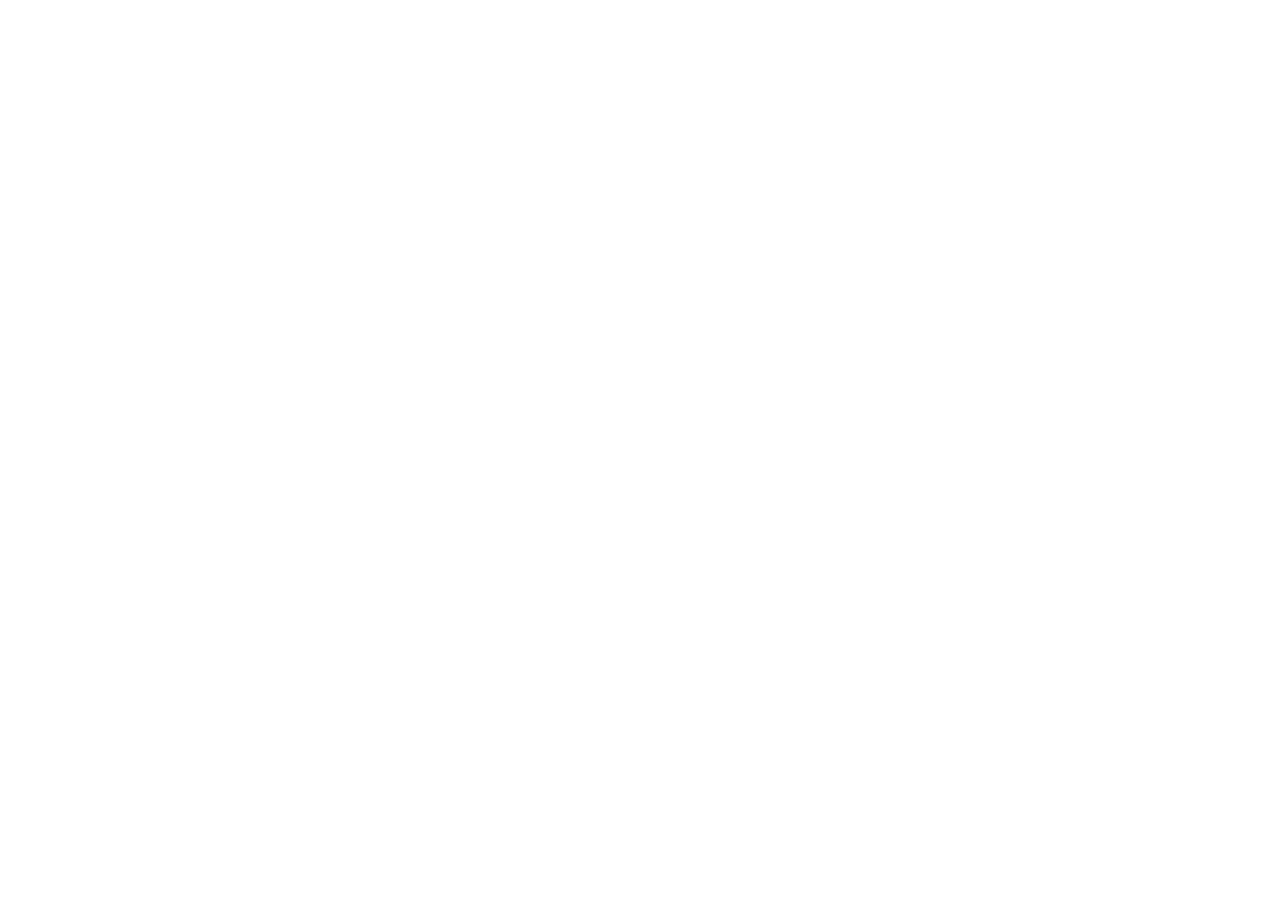
==== index.html @ 662e9758 "Initial commit" ====
<!DOCTYPE html>
<html lang="en">

<head>
	<meta charset="UTF-8" />
	<meta name="viewport" content="width=device-width, initial-scale=1.0" />
	<title>Document</title>
	<link rel="stylesheet" href="./assets/css/style.css" />
	<script src="./assets/js/app.js" defer></script>
</head>

<body></body>

</html>
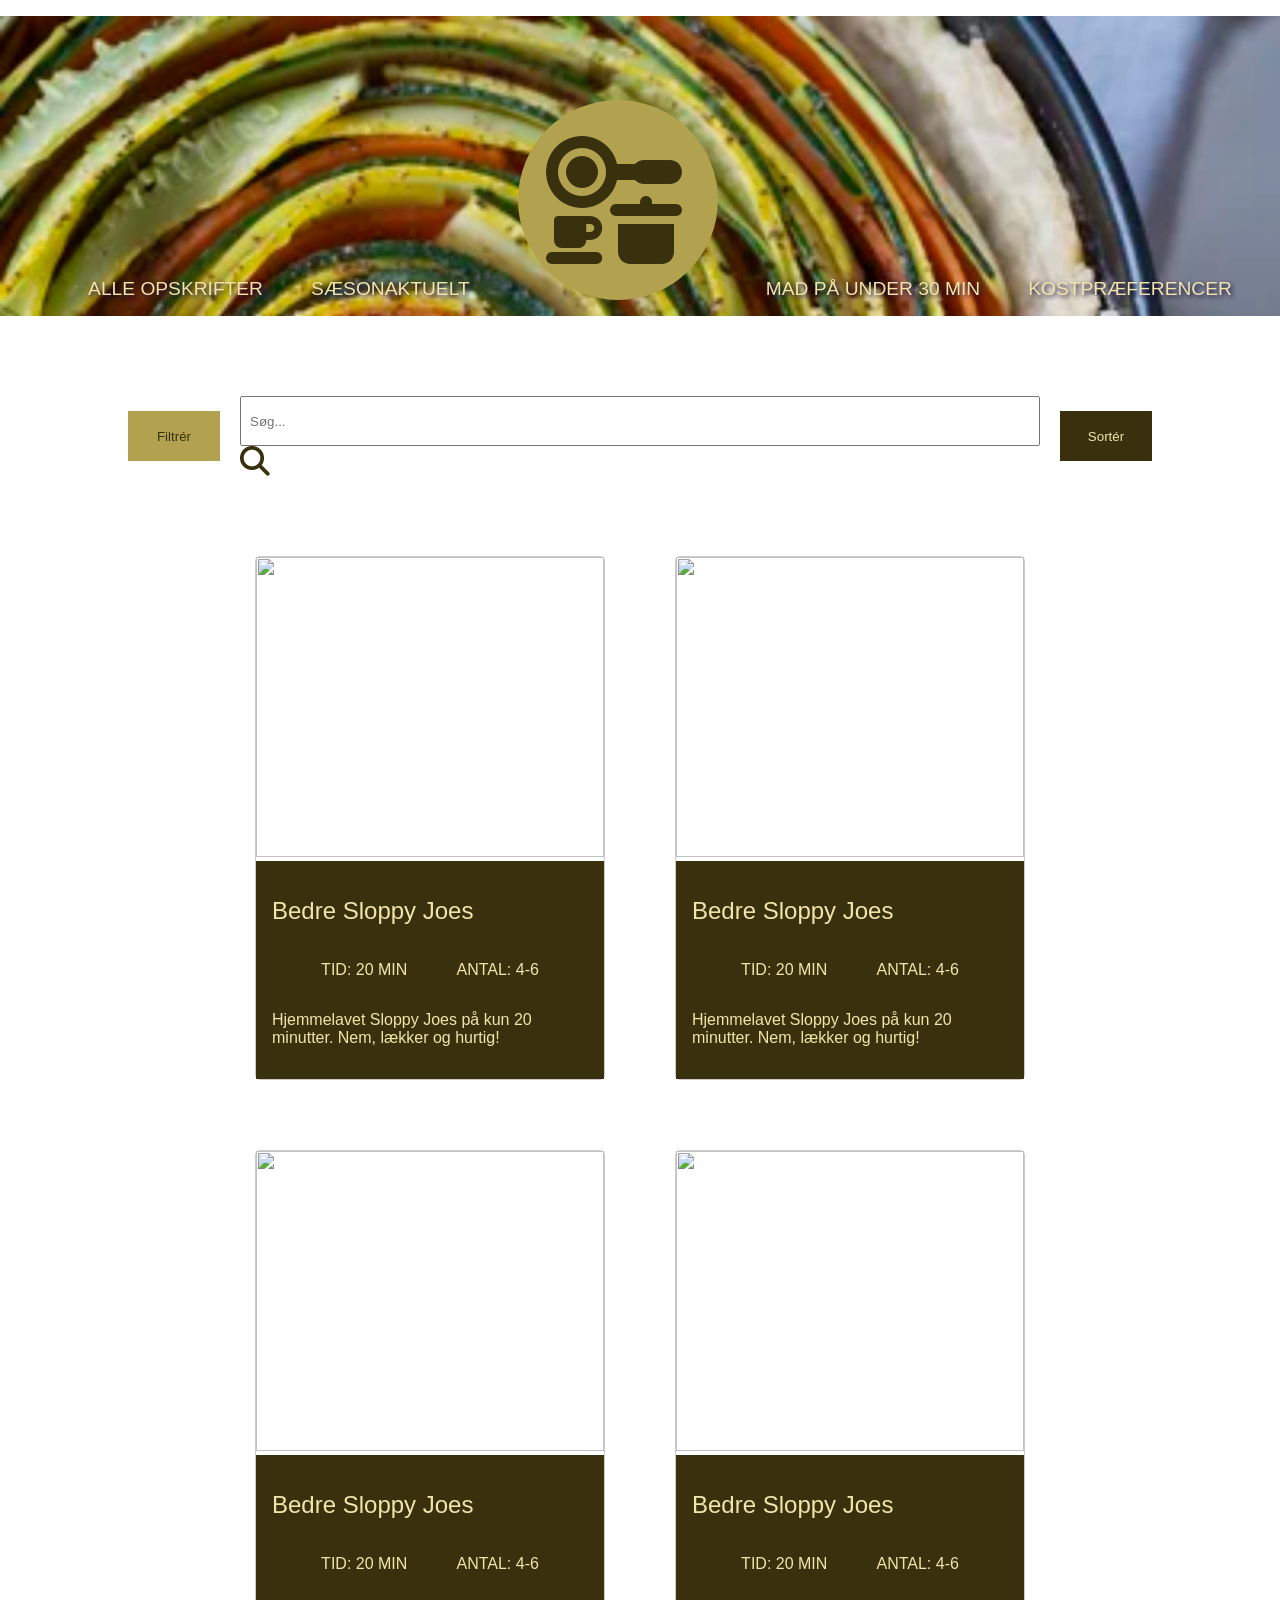
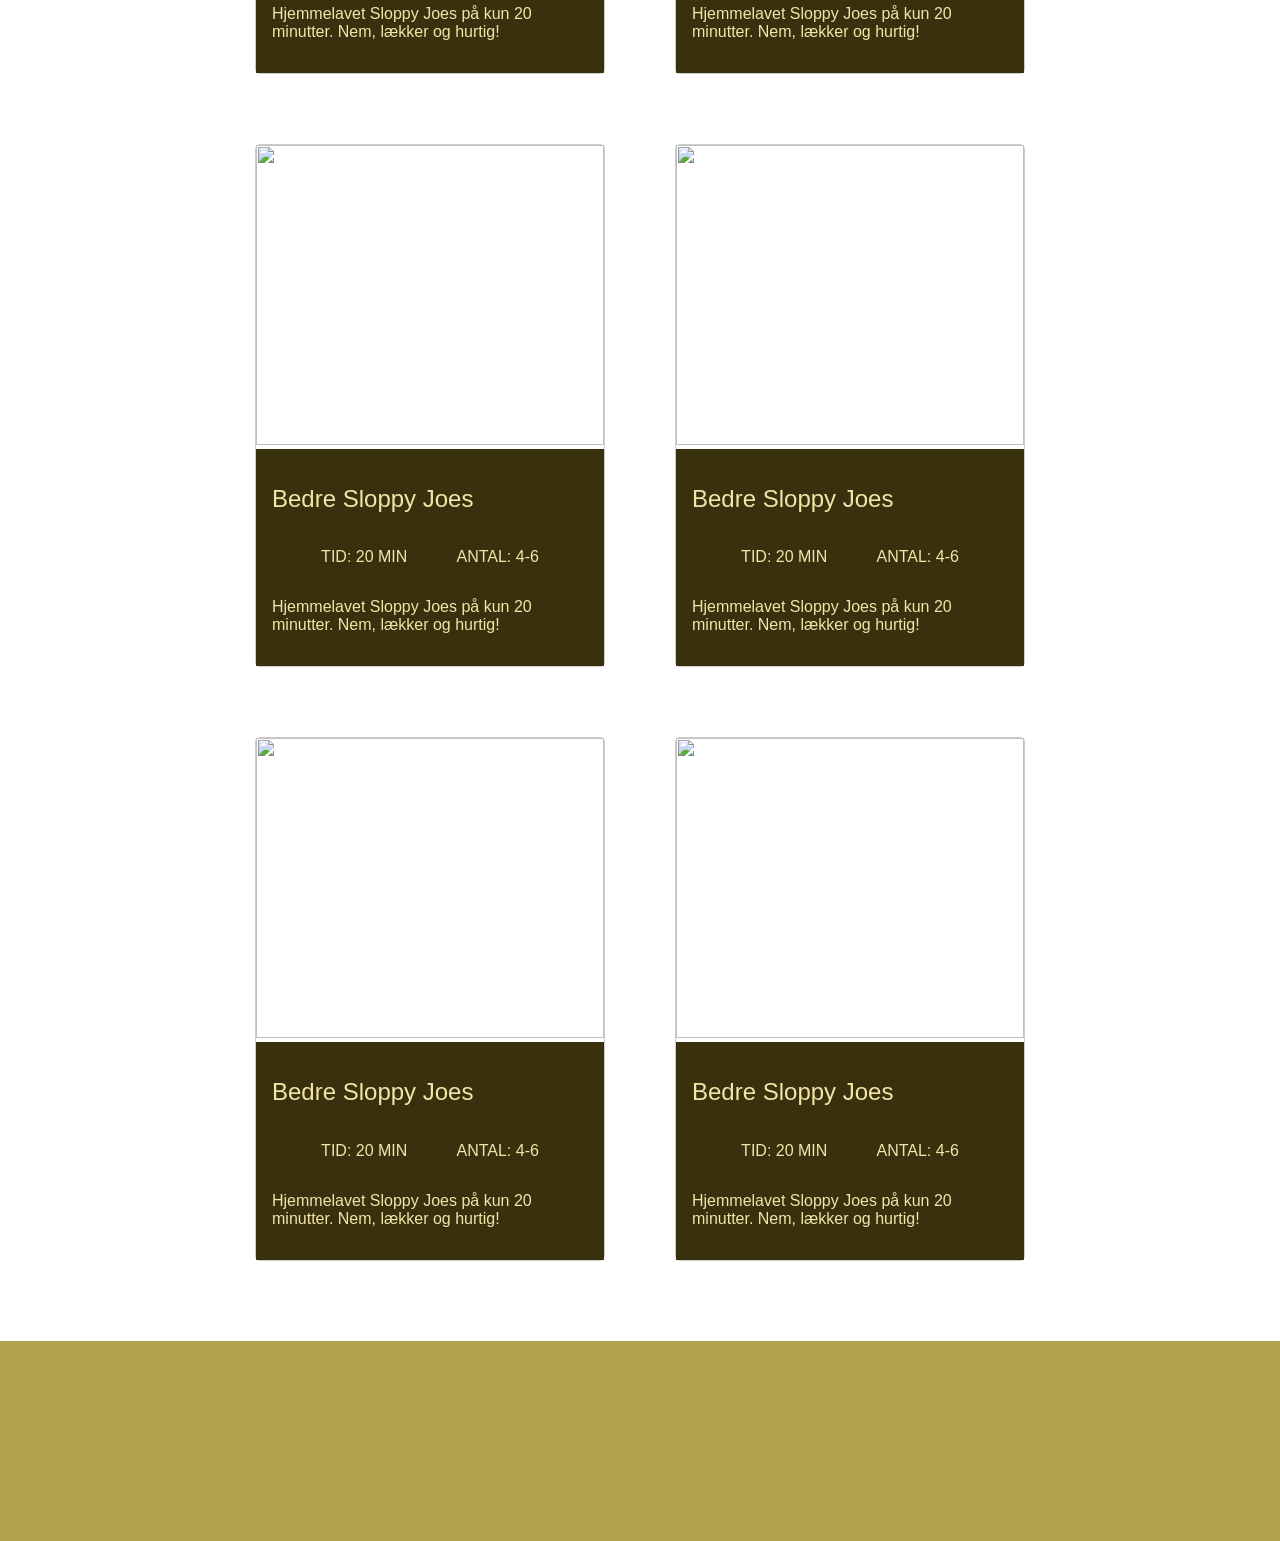
==== commit 4a04d6f0: "gem" ====
--- a/index.html
+++ b/index.html
@@ -1,14 +1,130 @@
 <!DOCTYPE html>
-<html lang="en">
+<html lang="da">
 
 <head>
 	<meta charset="UTF-8" />
 	<meta name="viewport" content="width=device-width, initial-scale=1.0" />
-	<title>Document</title>
+	<title>Opskrifter</title>
 	<link rel="stylesheet" href="./assets/css/style.css" />
 	<script src="./assets/js/app.js" defer></script>
+	<link rel="stylesheet" href="https://cdnjs.cloudflare.com/ajax/libs/font-awesome/6.5.0/css/all.min.css">
+
 </head>
 
-<body></body>
+<body>
+	<header>
+		<ul>
+			<li><a href="">ALLE OPSKRIFTER</a></li>
+			<li><a href="">SÆSONAKTUELT</a></li>
+			<li>
+				<div><i class="fa-solid fa-kitchen-set"></i></div>
+			</li>
+			<li><a href="">MAD PÅ UNDER 30 MIN</a></li>
+			<li><a href="">KOSTPRÆFERENCER</a></li>
+		</ul>
+
+	</header>
+	<section class="search">
+		<button class="filtrer">Filtrér</button>
+		<div class="searchbar">
+			<input type="text" placeholder="Søg...">
+			<i class="fa-solid fa-magnifying-glass"></i>
+		</div>
+		<button class="sorter">Sortér</button>
+	</section>
+	<section class="cards">
+		<article class="card">
+			<img src="" alt="">
+			<div class="text">
+				<h2>Bedre Sloppy Joes</h2>
+				<div class="info">
+					<p>TID: 20 MIN</p>
+					<p>ANTAL: 4-6</p>
+				</div>
+				<p>Hjemmelavet Sloppy Joes på kun 20 minutter. Nem, lækker og hurtig!</p>
+			</div>
+		</article>
+		<article class="card">
+			<img src="" alt="">
+			<div class="text">
+				<h2>Bedre Sloppy Joes</h2>
+				<div class="info">
+					<p>TID: 20 MIN</p>
+					<p>ANTAL: 4-6</p>
+				</div>
+				<p>Hjemmelavet Sloppy Joes på kun 20 minutter. Nem, lækker og hurtig!</p>
+			</div>
+		</article>
+		<article class="card">
+			<img src="" alt="">
+			<div class="text">
+				<h2>Bedre Sloppy Joes</h2>
+				<div class="info">
+					<p>TID: 20 MIN</p>
+					<p>ANTAL: 4-6</p>
+				</div>
+				<p>Hjemmelavet Sloppy Joes på kun 20 minutter. Nem, lækker og hurtig!</p>
+			</div>
+		</article>
+		<article class="card">
+			<img src="" alt="">
+			<div class="text">
+				<h2>Bedre Sloppy Joes</h2>
+				<div class="info">
+					<p>TID: 20 MIN</p>
+					<p>ANTAL: 4-6</p>
+				</div>
+				<p>Hjemmelavet Sloppy Joes på kun 20 minutter. Nem, lækker og hurtig!</p>
+			</div>
+		</article>
+		<article class="card">
+			<img src="" alt="">
+			<div class="text">
+				<h2>Bedre Sloppy Joes</h2>
+				<div class="info">
+					<p>TID: 20 MIN</p>
+					<p>ANTAL: 4-6</p>
+				</div>
+				<p>Hjemmelavet Sloppy Joes på kun 20 minutter. Nem, lækker og hurtig!</p>
+			</div>
+		</article>
+		<article class="card">
+			<img src="" alt="">
+			<div class="text">
+				<h2>Bedre Sloppy Joes</h2>
+				<div class="info">
+					<p>TID: 20 MIN</p>
+					<p>ANTAL: 4-6</p>
+				</div>
+				<p>Hjemmelavet Sloppy Joes på kun 20 minutter. Nem, lækker og hurtig!</p>
+			</div>
+		</article>
+		<article class="card">
+			<img src="" alt="">
+			<div class="text">
+				<h2>Bedre Sloppy Joes</h2>
+				<div class="info">
+					<p>TID: 20 MIN</p>
+					<p>ANTAL: 4-6</p>
+				</div>
+				<p>Hjemmelavet Sloppy Joes på kun 20 minutter. Nem, lækker og hurtig!</p>
+			</div>
+		</article>
+		<article class="card">
+			<img src="" alt="">
+			<div class="text">
+				<h2>Bedre Sloppy Joes</h2>
+				<div class="info">
+					<p>TID: 20 MIN</p>
+					<p>ANTAL: 4-6</p>
+				</div>
+				<p>Hjemmelavet Sloppy Joes på kun 20 minutter. Nem, lækker og hurtig!</p>
+			</div>
+		</article>
+	</section>
+	<footer>
+
+	</footer>
+</body>
 
 </html>
--- a/assets/css/style.css
+++ b/assets/css/style.css
@@ -0,0 +1,152 @@
+* {
+    box-sizing: border-box;
+    font-family: 'Arial', sans-serif;
+
+
+    /* VARIABLER */
+    /* farver */
+    --beige: #B2A250;
+    --light: #F1E5AA;
+    --lightPurple: #9E80C6;
+    --darkBlue: #211240;
+    --darkGreen: #39310D;
+
+}
+
+body {
+    margin: 0;
+}
+
+/* header */
+header {
+    background-image: url(../img/spiral-vegetable-tart.webp);
+    background-size: cover;
+
+    height: 300px;
+
+    ul {
+        display: flex;
+        justify-content: space-evenly;
+        align-items: center;
+        height: 100%;
+        list-style: none;
+        align-items: flex-end;
+
+
+        li {
+            font-size: 1.2rem;
+            font-weight: lighter;
+            margin-bottom: 1rem;
+
+            a {
+                text-decoration: none;
+                color: var(--light);
+                text-shadow: 2px 2px 4px var(--darkBlue);
+            }
+
+            div {
+                background-color: var(--beige);
+                width: 200px;
+                height: 200px;
+                border-radius: 100%;
+                display: flex;
+                justify-content: center;
+                align-items: center;
+
+
+                i {
+                    font-size: 8rem;
+                    color: var(--darkGreen);
+                }
+
+            }
+        }
+
+
+    }
+}
+
+.search {
+    display: flex;
+    justify-content: space-between;
+    align-items: center;
+    gap: 20px;
+    padding: 5rem 8rem 5rem 8rem;
+
+    button {
+        width: 150px;
+        height: 50px;
+    }
+
+    .filtrer {
+        background-color: var(--beige);
+        color: var(--darkGreen);
+        border: none;
+    }
+
+    .sorter {
+        background-color: var(--darkGreen);
+        color: var(--light);
+        border: none;
+    }
+
+    .searchbar {
+        input {
+            padding: 0.5rem;
+            width: 800px;
+            height: 50px;
+            color: var(--darkGreen);
+        }
+
+        i {
+            color: var(--darkGreen);
+            font-size: 30px;
+        }
+    }
+
+}
+
+
+/* cards */
+.cards {
+    display: flex;
+    flex-wrap: wrap;
+    gap: 70px;
+    padding: 0 10rem 0 10rem;
+    justify-content: center;
+}
+
+.card {
+    width: 350px;
+    border: 1px solid #ccc;
+    border-radius: 5px;
+
+    .text {
+        padding: 1rem;
+        background-color: var(--darkGreen);
+        color: var(--light);
+
+        h2,
+        p {
+            font-weight: lighter;
+        }
+
+
+        .info {
+            display: flex;
+            justify-content: space-evenly;
+        }
+    }
+
+
+    img {
+        width: 100%;
+        height: 300px;
+    }
+}
+
+footer {
+    background-color: var(--beige);
+    height: 200px;
+    margin-top: 5rem;
+}
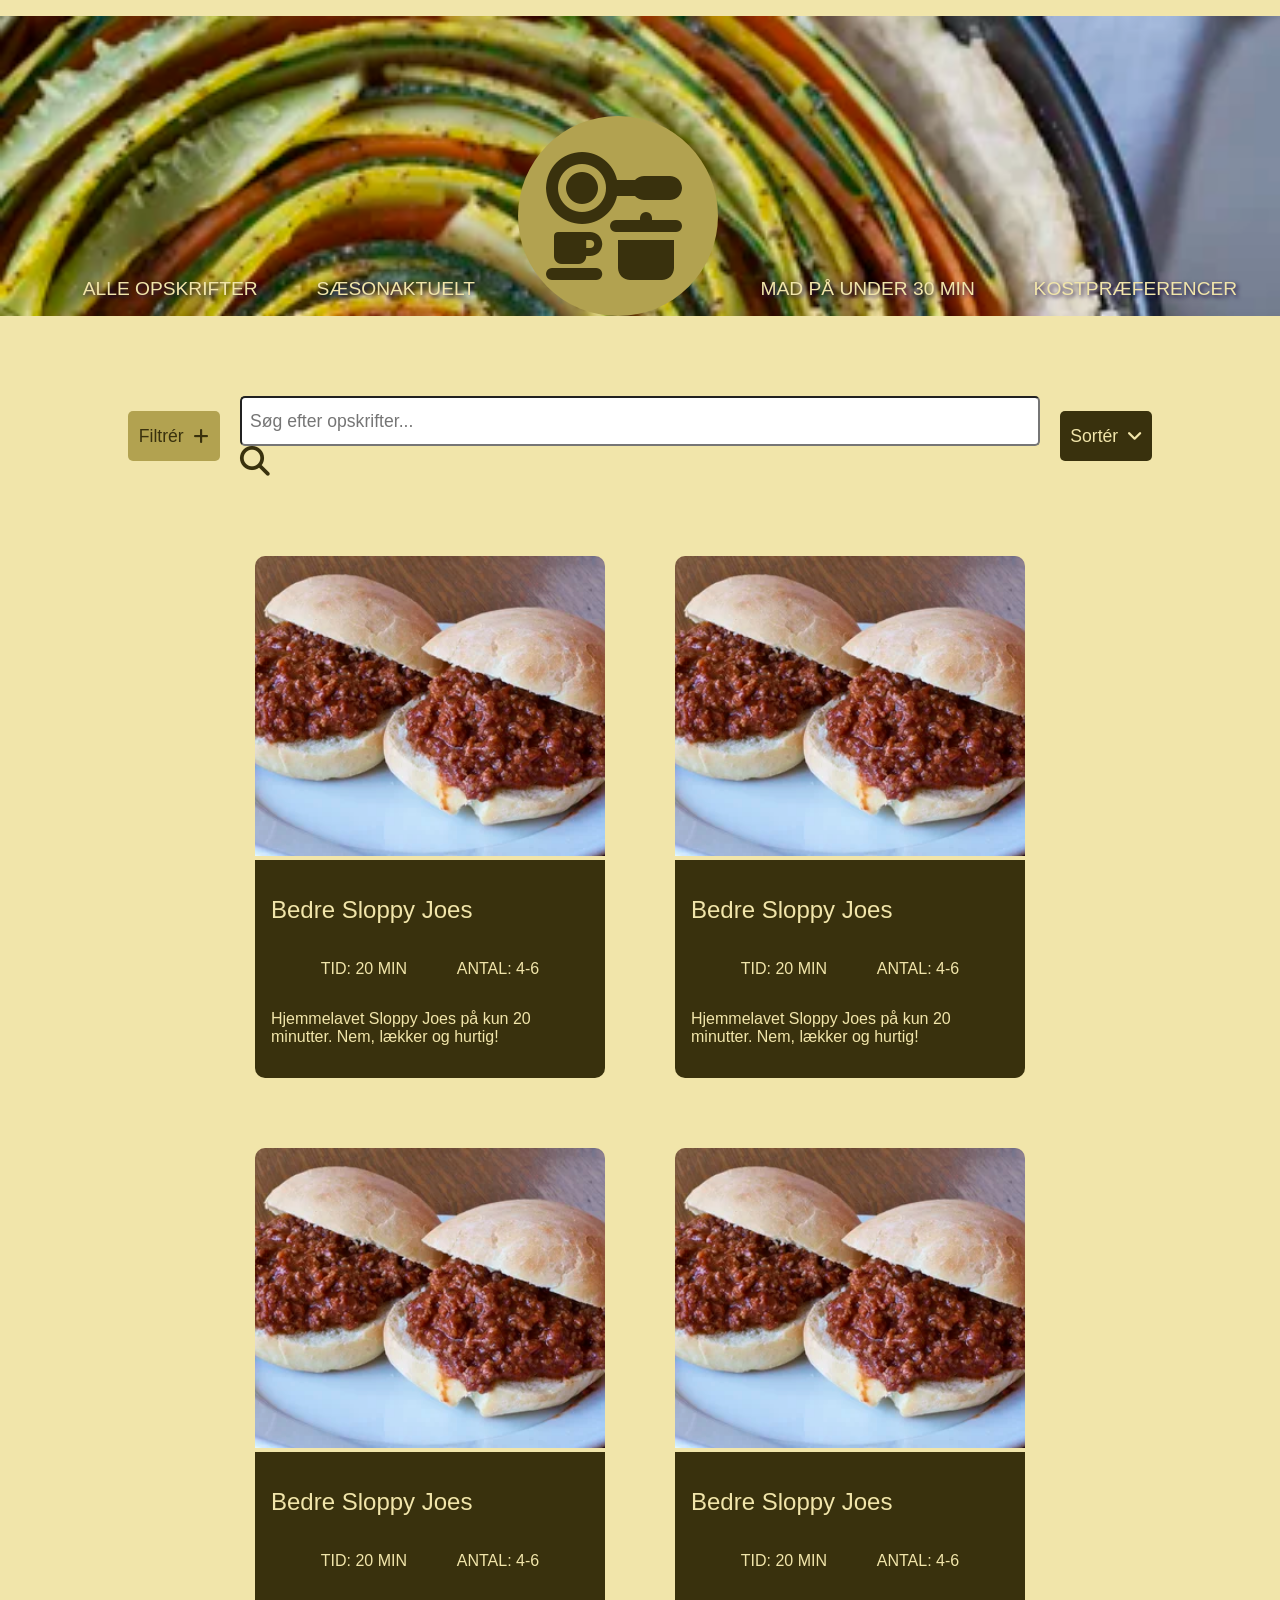
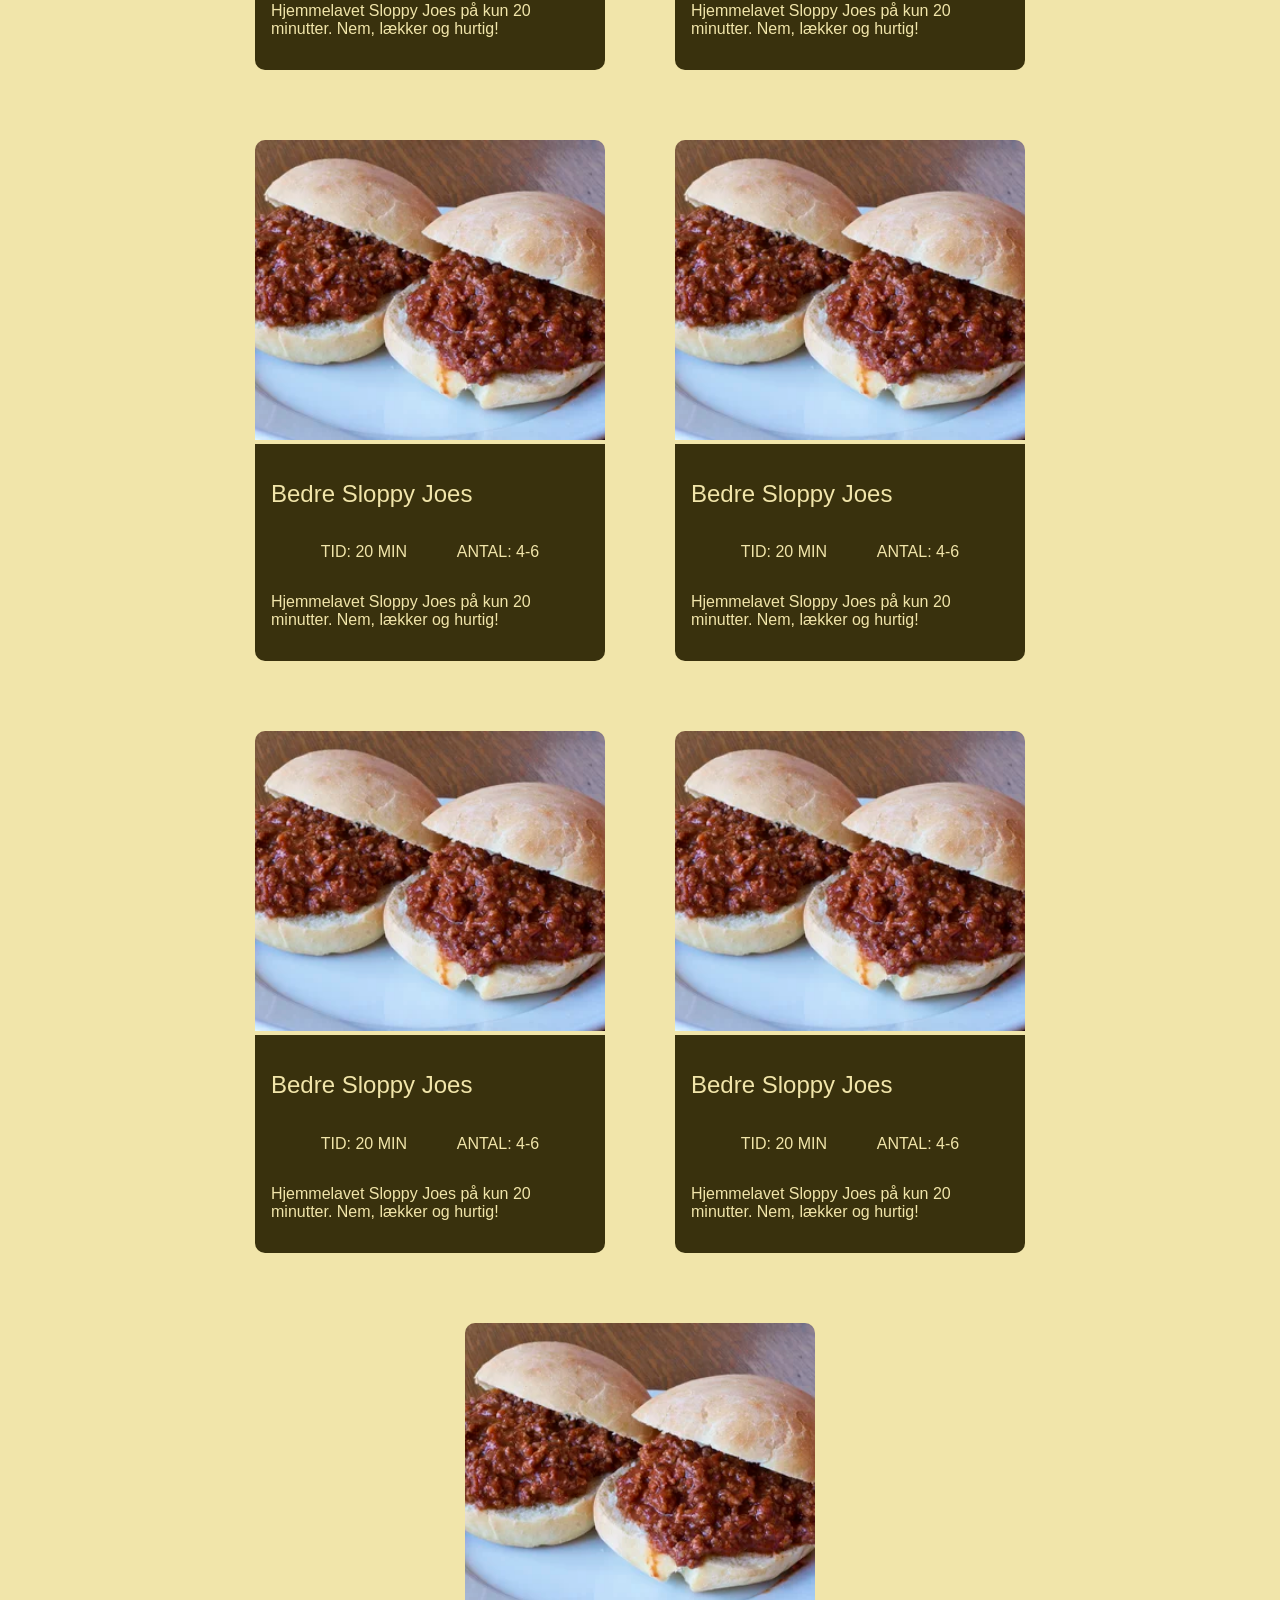
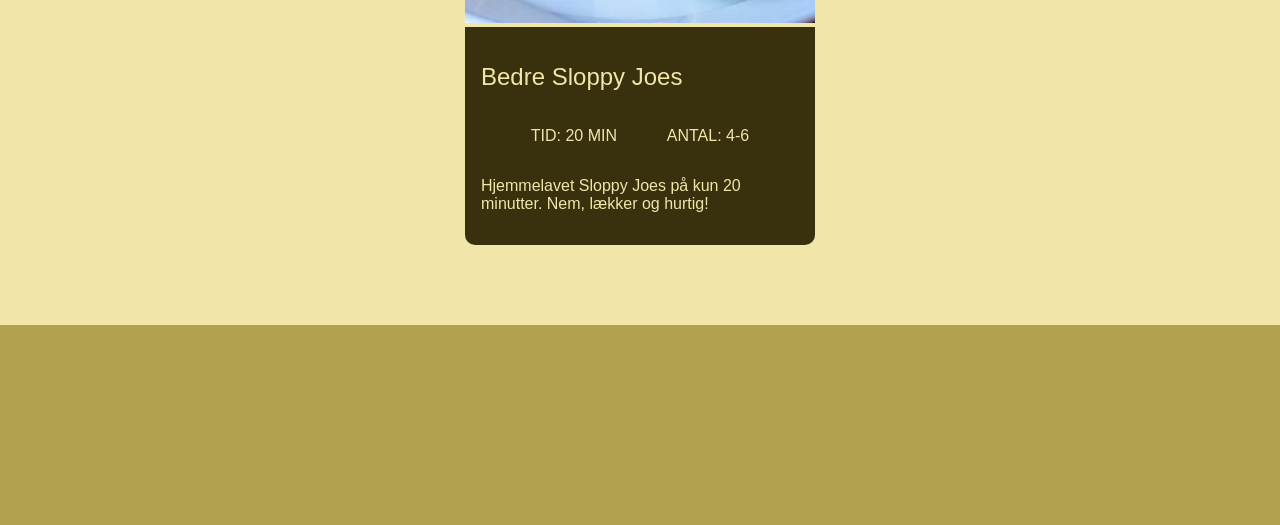
==== commit 0dc81258: "gem" ====
--- a/index.html
+++ b/index.html
@@ -14,112 +14,139 @@
 <body>
 	<header>
 		<ul>
-			<li><a href="">ALLE OPSKRIFTER</a></li>
+			<li><a href="./index.html">ALLE OPSKRIFTER</a></li>
 			<li><a href="">SÆSONAKTUELT</a></li>
-			<li>
-				<div><i class="fa-solid fa-kitchen-set"></i></div>
-			</li>
+
+			<div><i class="fa-solid fa-kitchen-set"></i></div>
 			<li><a href="">MAD PÅ UNDER 30 MIN</a></li>
 			<li><a href="">KOSTPRÆFERENCER</a></li>
 		</ul>
-
 	</header>
 	<section class="search">
-		<button class="filtrer">Filtrér</button>
+		<button class="filtrer">Filtrér <i class="fa-solid fa-plus"></i></button>
 		<div class="searchbar">
-			<input type="text" placeholder="Søg...">
+			<input type="text" placeholder="Søg efter opskrifter...">
 			<i class="fa-solid fa-magnifying-glass"></i>
 		</div>
-		<button class="sorter">Sortér</button>
+		<button class="sorter">Sortér <i class="fa-solid fa-angle-down"></i></button>
 	</section>
 	<section class="cards">
 		<article class="card">
-			<img src="" alt="">
-			<div class="text">
-				<h2>Bedre Sloppy Joes</h2>
-				<div class="info">
-					<p>TID: 20 MIN</p>
-					<p>ANTAL: 4-6</p>
+			<a href="./opskrift.html">
+				<img src="./assets/img/sloppy-joes.webp" alt="Sloppy Joes">
+				<div class="text">
+					<h2>Bedre Sloppy Joes</h2>
+					<div class="info">
+						<p>TID: 20 MIN</p>
+						<p>ANTAL: 4-6</p>
+					</div>
+					<p>Hjemmelavet Sloppy Joes på kun 20 minutter. Nem, lækker og hurtig!</p>
 				</div>
-				<p>Hjemmelavet Sloppy Joes på kun 20 minutter. Nem, lækker og hurtig!</p>
-			</div>
+			</a>
 		</article>
 		<article class="card">
-			<img src="" alt="">
-			<div class="text">
-				<h2>Bedre Sloppy Joes</h2>
-				<div class="info">
-					<p>TID: 20 MIN</p>
-					<p>ANTAL: 4-6</p>
+			<a href="./opskrift.html">
+				<img src="./assets/img/sloppy-joes.webp" alt="Sloppy Joes">
+				<div class="text">
+					<h2>Bedre Sloppy Joes</h2>
+					<div class="info">
+						<p>TID: 20 MIN</p>
+						<p>ANTAL: 4-6</p>
+					</div>
+					<p>Hjemmelavet Sloppy Joes på kun 20 minutter. Nem, lækker og hurtig!</p>
 				</div>
-				<p>Hjemmelavet Sloppy Joes på kun 20 minutter. Nem, lækker og hurtig!</p>
-			</div>
+			</a>
 		</article>
 		<article class="card">
-			<img src="" alt="">
-			<div class="text">
-				<h2>Bedre Sloppy Joes</h2>
-				<div class="info">
-					<p>TID: 20 MIN</p>
-					<p>ANTAL: 4-6</p>
+			<a href="./opskrift.html">
+				<img src="./assets/img/sloppy-joes.webp" alt="Sloppy Joes">
+				<div class="text">
+					<h2>Bedre Sloppy Joes</h2>
+					<div class="info">
+						<p>TID: 20 MIN</p>
+						<p>ANTAL: 4-6</p>
+					</div>
+					<p>Hjemmelavet Sloppy Joes på kun 20 minutter. Nem, lækker og hurtig!</p>
 				</div>
-				<p>Hjemmelavet Sloppy Joes på kun 20 minutter. Nem, lækker og hurtig!</p>
-			</div>
+			</a>
 		</article>
 		<article class="card">
-			<img src="" alt="">
-			<div class="text">
-				<h2>Bedre Sloppy Joes</h2>
-				<div class="info">
-					<p>TID: 20 MIN</p>
-					<p>ANTAL: 4-6</p>
+			<a href="./opskrift.html">
+				<img src="./assets/img/sloppy-joes.webp" alt="Sloppy Joes">
+				<div class="text">
+					<h2>Bedre Sloppy Joes</h2>
+					<div class="info">
+						<p>TID: 20 MIN</p>
+						<p>ANTAL: 4-6</p>
+					</div>
+					<p>Hjemmelavet Sloppy Joes på kun 20 minutter. Nem, lækker og hurtig!</p>
 				</div>
-				<p>Hjemmelavet Sloppy Joes på kun 20 minutter. Nem, lækker og hurtig!</p>
-			</div>
+			</a>
 		</article>
 		<article class="card">
-			<img src="" alt="">
-			<div class="text">
-				<h2>Bedre Sloppy Joes</h2>
-				<div class="info">
-					<p>TID: 20 MIN</p>
-					<p>ANTAL: 4-6</p>
+			<a href="./opskrift.html">
+				<img src="./assets/img/sloppy-joes.webp" alt="Sloppy Joes">
+				<div class="text">
+					<h2>Bedre Sloppy Joes</h2>
+					<div class="info">
+						<p>TID: 20 MIN</p>
+						<p>ANTAL: 4-6</p>
+					</div>
+					<p>Hjemmelavet Sloppy Joes på kun 20 minutter. Nem, lækker og hurtig!</p>
 				</div>
-				<p>Hjemmelavet Sloppy Joes på kun 20 minutter. Nem, lækker og hurtig!</p>
-			</div>
+			</a>
 		</article>
 		<article class="card">
-			<img src="" alt="">
-			<div class="text">
-				<h2>Bedre Sloppy Joes</h2>
-				<div class="info">
-					<p>TID: 20 MIN</p>
-					<p>ANTAL: 4-6</p>
+			<a href="./opskrift.html">
+				<img src="./assets/img/sloppy-joes.webp" alt="Sloppy Joes">
+				<div class="text">
+					<h2>Bedre Sloppy Joes</h2>
+					<div class="info">
+						<p>TID: 20 MIN</p>
+						<p>ANTAL: 4-6</p>
+					</div>
+					<p>Hjemmelavet Sloppy Joes på kun 20 minutter. Nem, lækker og hurtig!</p>
 				</div>
-				<p>Hjemmelavet Sloppy Joes på kun 20 minutter. Nem, lækker og hurtig!</p>
-			</div>
+			</a>
 		</article>
 		<article class="card">
-			<img src="" alt="">
-			<div class="text">
-				<h2>Bedre Sloppy Joes</h2>
-				<div class="info">
-					<p>TID: 20 MIN</p>
-					<p>ANTAL: 4-6</p>
+			<a href="./opskrift.html">
+				<img src="./assets/img/sloppy-joes.webp" alt="Sloppy Joes">
+				<div class="text">
+					<h2>Bedre Sloppy Joes</h2>
+					<div class="info">
+						<p>TID: 20 MIN</p>
+						<p>ANTAL: 4-6</p>
+					</div>
+					<p>Hjemmelavet Sloppy Joes på kun 20 minutter. Nem, lækker og hurtig!</p>
 				</div>
-				<p>Hjemmelavet Sloppy Joes på kun 20 minutter. Nem, lækker og hurtig!</p>
-			</div>
+			</a>
 		</article>
 		<article class="card">
-			<img src="" alt="">
-			<div class="text">
-				<h2>Bedre Sloppy Joes</h2>
-				<div class="info">
-					<p>TID: 20 MIN</p>
-					<p>ANTAL: 4-6</p>
+			<a href="./opskrift.html">
+				<img src="./assets/img/sloppy-joes.webp" alt="Sloppy Joes">
+				<div class="text">
+					<h2>Bedre Sloppy Joes</h2>
+					<div class="info">
+						<p>TID: 20 MIN</p>
+						<p>ANTAL: 4-6</p>
+					</div>
+					<p>Hjemmelavet Sloppy Joes på kun 20 minutter. Nem, lækker og hurtig!</p>
 				</div>
-				<p>Hjemmelavet Sloppy Joes på kun 20 minutter. Nem, lækker og hurtig!</p>
-			</div>
+			</a>
+		</article>
+		<article class="card">
+			<a href="./opskrift.html">
+				<img src="./assets/img/sloppy-joes.webp" alt="Sloppy Joes">
+				<div class="text">
+					<h2>Bedre Sloppy Joes</h2>
+					<div class="info">
+						<p>TID: 20 MIN</p>
+						<p>ANTAL: 4-6</p>
+					</div>
+					<p>Hjemmelavet Sloppy Joes på kun 20 minutter. Nem, lækker og hurtig!</p>
+				</div>
+			</a>
 		</article>
 	</section>
 	<footer>
--- a/assets/css/style.css
+++ b/assets/css/style.css
@@ -15,6 +15,7 @@
 
 body {
     margin: 0;
+    background-color: var(--light);
 }
 
 /* header */
@@ -36,7 +37,7 @@
         li {
             font-size: 1.2rem;
             font-weight: lighter;
-            margin-bottom: 1rem;
+            padding: 1rem;
 
             a {
                 text-decoration: none;
@@ -44,25 +45,36 @@
                 text-shadow: 2px 2px 4px var(--darkBlue);
             }
 
-            div {
-                background-color: var(--beige);
-                width: 200px;
-                height: 200px;
-                border-radius: 100%;
-                display: flex;
-                justify-content: center;
-                align-items: center;
-
-
-                i {
-                    font-size: 8rem;
-                    color: var(--darkGreen);
-                }
-
+        }
+
+        div {
+            background-color: var(--beige);
+            width: 200px;
+            height: 200px;
+            border-radius: 100%;
+            display: flex;
+            justify-content: center;
+            align-items: center;
+
+
+            i {
+                font-size: 8rem;
+                color: var(--darkGreen);
             }
-        }
-
-
+
+        }
+
+
+    }
+
+    li:hover {
+        background-color: var(--light);
+        padding: 1rem;
+
+        a {
+            color: var(--darkGreen);
+            text-shadow: none;
+        }
     }
 }
 
@@ -76,6 +88,12 @@
     button {
         width: 150px;
         height: 50px;
+        border-radius: 5px;
+        display: flex;
+        justify-content: space-around;
+        align-items: center;
+        font-size: 1.1rem;
+        font-weight: light;
     }
 
     .filtrer {
@@ -96,6 +114,10 @@
             width: 800px;
             height: 50px;
             color: var(--darkGreen);
+            border-radius: 5px;
+            font-size: 1.1rem;
+            font-weight: light;
+
         }
 
         i {
@@ -118,8 +140,12 @@
 
 .card {
     width: 350px;
-    border: 1px solid #ccc;
-    border-radius: 5px;
+    border-radius: 10px;
+    overflow: hidden;
+
+    a {
+        text-decoration: none;
+    }
 
     .text {
         padding: 1rem;
@@ -142,11 +168,115 @@
     img {
         width: 100%;
         height: 300px;
-    }
-}
+        object-fit: cover;
+    }
+}
+
+.card:hover {
+    box-shadow: var(--darkGreen) 0px 4px 8px, var(--darkGreen) 0px 6px 20px;
+}
+
 
 footer {
     background-color: var(--beige);
     height: 200px;
     margin-top: 5rem;
+}
+
+
+/* OPSKRIFT */
+.opskriftIntro {
+    padding: 5rem 8rem 5rem 8rem;
+    display: flex;
+    gap: 5rem;
+
+    .opskriftTitel {
+        font-size: 5rem;
+        font-weight: lighter;
+        margin: 0;
+    }
+
+
+    .stars {
+        display: flex;
+        align-items: center;
+        gap: 1rem;
+
+        i {
+            font-size: 2rem;
+        }
+
+        p {
+            font-size: 2rem;
+        }
+
+    }
+
+    img {
+        width: 600px;
+        height: 400px;
+        object-fit: cover;
+    }
+
+    .kategorier {
+        display: flex;
+        gap: 1rem;
+        padding-top: 8rem;
+
+        .kategori {
+            display: flex;
+            justify-content: center;
+            background-color: var(--lightPurple);
+            color: var(--darkGreen);
+            padding: 0.5rem;
+            border-radius: 15px;
+            width: 150px;
+            height: 30px;
+            box-shadow: #211240 0px 1px 3px, #211240 0px 1px 2px;
+        }
+    }
+}
+
+.description {
+    padding: 0 20rem 2rem 20rem;
+    color: var(--darkGreen);
+}
+
+hr {
+    border-top: 5px solid var(--beige);
+    margin: 2rem 20rem;
+
+}
+
+.antal {
+    display: flex;
+    justify-content: center;
+    margin-top: 2rem;
+}
+
+.fremgangsmaade {
+    display: flex;
+    padding: 1rem 8rem 5rem 8rem;
+    gap: 5rem;
+
+    .ingredienser {
+        background-color: var(--beige);
+        color: var(--darkGreen);
+        padding: 1rem 2rem;
+        width: 500px;
+
+        li {
+            list-style: none;
+            margin-bottom: 1.5rem;
+        }
+    }
+
+    .fremgang {
+        color: var(--darkGreen);
+        padding: 2rem;
+
+        li {
+            margin-bottom: 1.5rem;
+        }
+    }
 }
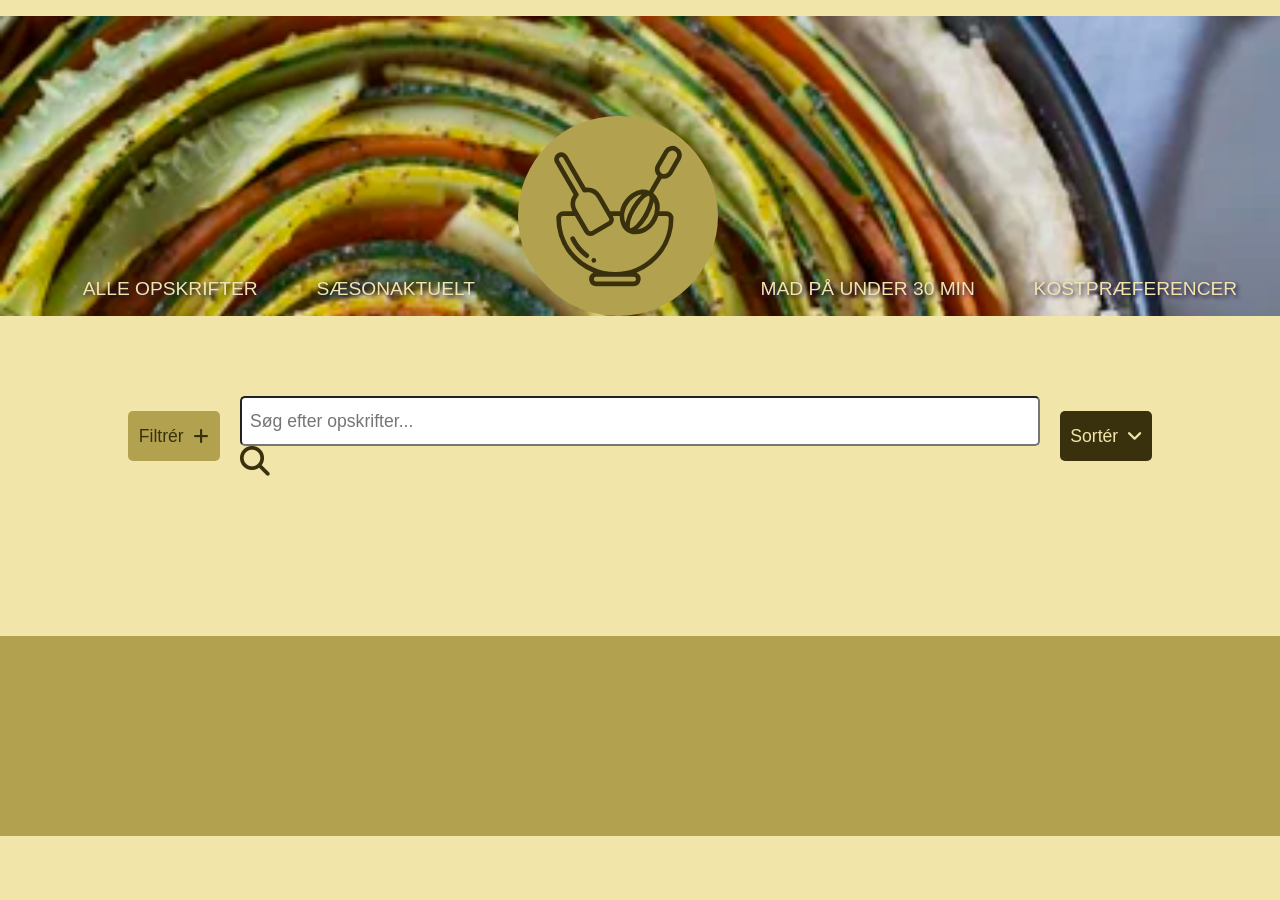
==== commit 18498109: "gem" ====
--- a/index.html
+++ b/index.html
@@ -17,7 +17,17 @@
 			<li><a href="./index.html">ALLE OPSKRIFTER</a></li>
 			<li><a href="">SÆSONAKTUELT</a></li>
 
-			<div><i class="fa-solid fa-kitchen-set"></i></div>
+			<div class="logo"><svg class="w-8 h-8 md:w-12 md:h-12 pr-2 inline align-middle"
+					xmlns="http://www.w3.org/2000/svg" viewBox="0 0 64 64" x="0px" y="0px">
+					<path
+						d="M13.57715,41.22461a1.00018,1.00018,0,0,0-1.79883.875,21.20878,21.20878,0,0,0,6.3125,7.64941,1.00039,1.00039,0,0,0,1.20112-1.59964A19.18317,19.18317,0,0,1,13.57715,41.22461Z">
+					</path>
+					<path d="M21.67969,49.9502a1.00008,1.00008,0,0,0,0,2A1.00008,1.00008,0,0,0,21.67969,49.9502Z">
+					</path>
+					<path
+						d="M13.01416,22.87109a6.99958,6.99958,0,0,0-.49542,7.07911H8.68018a3.003,3.003,0,0,0-3,3,25.03483,25.03483,0,0,0,15.81436,23.244,3.005,3.005,0,0,0,1.18324,5.75494l15.99992,0a3.00428,3.00428,0,0,0,1.19678-5.74756A25.02038,25.02038,0,0,0,55.68018,32.9502a3.00328,3.00328,0,0,0-3-3h-3.0199a8.32251,8.32251,0,0,0-2.60907-7.735l3.60748-6.24811a4.011,4.011,0,0,0,4.53368-1.85286l3.49952-6.06248a4,4,0,0,0-6.92778-3.99993l-3.49946,6.06243a3.98242,3.98242,0,0,0,.66833,4.84118l-3.61425,6.25989c-4.99226-2.0472-11.41135,2.923-12.40967,8.73487H28.6488L24.834,23.34277a6.99867,6.99867,0,0,0-6.624-3.47168L10.36914,6.29a3,3,0,0,0-5.19577,3ZM38.67773,57.94922a1.00011,1.00011,0,0,1,0,2h-16a1.00011,1.00011,0,0,1,0-2C26.69846,57.94844,34.66551,57.94919,38.67773,57.94922Zm7.74659-24.64844a8.73688,8.73688,0,0,1-6.08509,4.4939,24.02274,24.02274,0,0,0,6.9375-12.00678A8.74,8.74,0,0,1,46.42432,33.30078ZM37.189,34.95215c.58852-3.97071,5.68758-11.44883,7.922-11.60633,1.93154,1.172-4.10393,13.48116-7.88244,13.8828C37.15381,37.18555,36.84814,36.61719,37.189,34.95215ZM49.99658,11.11426l3.5-6.0625a1.99982,1.99982,0,0,1,3.46333,2L53.46,13.11426A1.9999,1.9999,0,0,1,49.99658,11.11426Zm-7.892,11.69922A23.94344,23.94344,0,0,0,35.18579,34.828C33.13045,30.16493,37.3676,23.28921,42.10461,22.81348ZM32.69348,31.9502c.37672,11.47033,13.60324,9.44616,16.50318,0h3.48352a1.001,1.001,0,0,1,1,1,22.84775,22.84775,0,0,1-6.73633,16.26171C32.614,63.6431,7.63788,53.28942,7.6803,32.94991a.98775.98775,0,0,1,.99989-.9997l4.95683,0,4.072,7.05273a3.00179,3.00179,0,0,0,4.09864,1.09863l6.92871-4a3.00741,3.00741,0,0,0,1.0672-4.15136ZM6.80566,7.53125a1.00681,1.00681,0,0,1,1.83156-.24116l8.1743,14.15913a1.01024,1.01024,0,0,0,1.04883.4834,4.99914,4.99914,0,0,1,5.24121,2.41015l5,8.66016a1.00144,1.00144,0,0,1-.36572,1.36621l-6.92773,4a1.00366,1.00366,0,0,1-1.3667-.36621l-5-8.66016a5.00529,5.00529,0,0,1,.53271-5.74414,1.00012,1.00012,0,0,0,.106-1.14941L6.90527,8.29A.99373.99373,0,0,1,6.80566,7.53125Z">
+					</path>
+				</svg></div>
 			<li><a href="">MAD PÅ UNDER 30 MIN</a></li>
 			<li><a href="">KOSTPRÆFERENCER</a></li>
 		</ul>
@@ -31,7 +41,7 @@
 		<button class="sorter">Sortér <i class="fa-solid fa-angle-down"></i></button>
 	</section>
 	<section class="cards">
-		<article class="card">
+		<!-- <article class="card">
 			<a href="./opskrift.html">
 				<img src="./assets/img/sloppy-joes.webp" alt="Sloppy Joes">
 				<div class="text">
@@ -43,111 +53,7 @@
 					<p>Hjemmelavet Sloppy Joes på kun 20 minutter. Nem, lækker og hurtig!</p>
 				</div>
 			</a>
-		</article>
-		<article class="card">
-			<a href="./opskrift.html">
-				<img src="./assets/img/sloppy-joes.webp" alt="Sloppy Joes">
-				<div class="text">
-					<h2>Bedre Sloppy Joes</h2>
-					<div class="info">
-						<p>TID: 20 MIN</p>
-						<p>ANTAL: 4-6</p>
-					</div>
-					<p>Hjemmelavet Sloppy Joes på kun 20 minutter. Nem, lækker og hurtig!</p>
-				</div>
-			</a>
-		</article>
-		<article class="card">
-			<a href="./opskrift.html">
-				<img src="./assets/img/sloppy-joes.webp" alt="Sloppy Joes">
-				<div class="text">
-					<h2>Bedre Sloppy Joes</h2>
-					<div class="info">
-						<p>TID: 20 MIN</p>
-						<p>ANTAL: 4-6</p>
-					</div>
-					<p>Hjemmelavet Sloppy Joes på kun 20 minutter. Nem, lækker og hurtig!</p>
-				</div>
-			</a>
-		</article>
-		<article class="card">
-			<a href="./opskrift.html">
-				<img src="./assets/img/sloppy-joes.webp" alt="Sloppy Joes">
-				<div class="text">
-					<h2>Bedre Sloppy Joes</h2>
-					<div class="info">
-						<p>TID: 20 MIN</p>
-						<p>ANTAL: 4-6</p>
-					</div>
-					<p>Hjemmelavet Sloppy Joes på kun 20 minutter. Nem, lækker og hurtig!</p>
-				</div>
-			</a>
-		</article>
-		<article class="card">
-			<a href="./opskrift.html">
-				<img src="./assets/img/sloppy-joes.webp" alt="Sloppy Joes">
-				<div class="text">
-					<h2>Bedre Sloppy Joes</h2>
-					<div class="info">
-						<p>TID: 20 MIN</p>
-						<p>ANTAL: 4-6</p>
-					</div>
-					<p>Hjemmelavet Sloppy Joes på kun 20 minutter. Nem, lækker og hurtig!</p>
-				</div>
-			</a>
-		</article>
-		<article class="card">
-			<a href="./opskrift.html">
-				<img src="./assets/img/sloppy-joes.webp" alt="Sloppy Joes">
-				<div class="text">
-					<h2>Bedre Sloppy Joes</h2>
-					<div class="info">
-						<p>TID: 20 MIN</p>
-						<p>ANTAL: 4-6</p>
-					</div>
-					<p>Hjemmelavet Sloppy Joes på kun 20 minutter. Nem, lækker og hurtig!</p>
-				</div>
-			</a>
-		</article>
-		<article class="card">
-			<a href="./opskrift.html">
-				<img src="./assets/img/sloppy-joes.webp" alt="Sloppy Joes">
-				<div class="text">
-					<h2>Bedre Sloppy Joes</h2>
-					<div class="info">
-						<p>TID: 20 MIN</p>
-						<p>ANTAL: 4-6</p>
-					</div>
-					<p>Hjemmelavet Sloppy Joes på kun 20 minutter. Nem, lækker og hurtig!</p>
-				</div>
-			</a>
-		</article>
-		<article class="card">
-			<a href="./opskrift.html">
-				<img src="./assets/img/sloppy-joes.webp" alt="Sloppy Joes">
-				<div class="text">
-					<h2>Bedre Sloppy Joes</h2>
-					<div class="info">
-						<p>TID: 20 MIN</p>
-						<p>ANTAL: 4-6</p>
-					</div>
-					<p>Hjemmelavet Sloppy Joes på kun 20 minutter. Nem, lækker og hurtig!</p>
-				</div>
-			</a>
-		</article>
-		<article class="card">
-			<a href="./opskrift.html">
-				<img src="./assets/img/sloppy-joes.webp" alt="Sloppy Joes">
-				<div class="text">
-					<h2>Bedre Sloppy Joes</h2>
-					<div class="info">
-						<p>TID: 20 MIN</p>
-						<p>ANTAL: 4-6</p>
-					</div>
-					<p>Hjemmelavet Sloppy Joes på kun 20 minutter. Nem, lækker og hurtig!</p>
-				</div>
-			</a>
-		</article>
+		</article> -->
 	</section>
 	<footer>
 
--- a/assets/css/style.css
+++ b/assets/css/style.css
@@ -47,7 +47,7 @@
 
         }
 
-        div {
+        .logo {
             background-color: var(--beige);
             width: 200px;
             height: 200px;
@@ -57,9 +57,10 @@
             align-items: center;
 
 
-            i {
-                font-size: 8rem;
-                color: var(--darkGreen);
+            svg {
+                width: 150px;
+                height: 150px;
+                fill: var(--darkGreen);
             }
 
         }
@@ -140,6 +141,7 @@
 
 .card {
     width: 350px;
+    height: 550px;
     border-radius: 10px;
     overflow: hidden;
 
@@ -148,6 +150,7 @@
     }
 
     .text {
+        height: 100%;
         padding: 1rem;
         background-color: var(--darkGreen);
         color: var(--light);
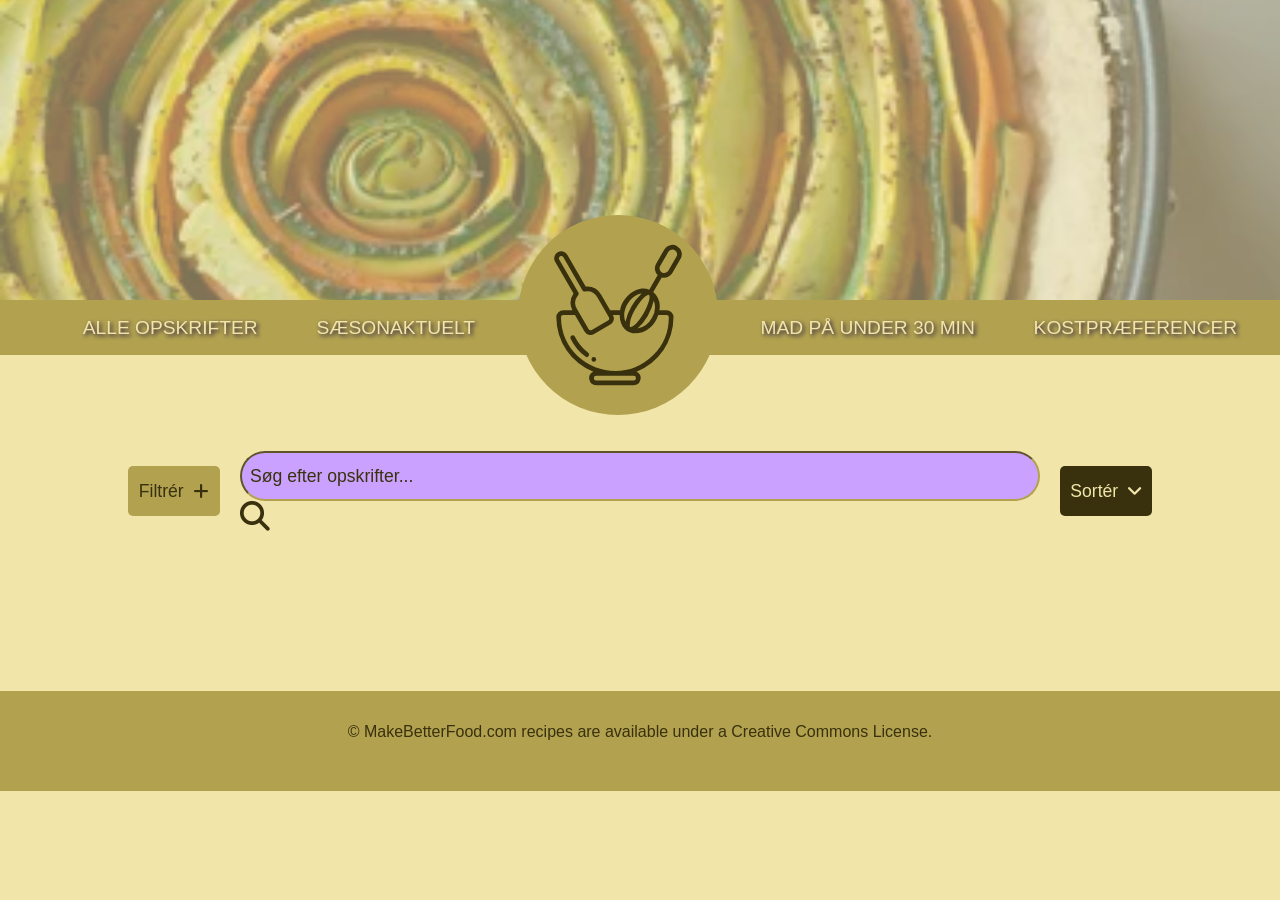
==== commit e787aaf2: "gem" ====
--- a/index.html
+++ b/index.html
@@ -13,6 +13,7 @@
 
 <body>
 	<header>
+		<img src="./assets/img/spiral-vegetable-tart.webp" alt="Background picture og vegetable tart">
 		<ul>
 			<li><a href="./index.html">ALLE OPSKRIFTER</a></li>
 			<li><a href="">SÆSONAKTUELT</a></li>
@@ -56,7 +57,7 @@
 		</article> -->
 	</section>
 	<footer>
-
+		<p> © MakeBetterFood.com recipes are available under a Creative Commons License. </p>
 	</footer>
 </body>
 
--- a/assets/css/style.css
+++ b/assets/css/style.css
@@ -7,7 +7,7 @@
     /* farver */
     --beige: #B2A250;
     --light: #F1E5AA;
-    --lightPurple: #9E80C6;
+    --lightPurple: #caa1ff;
     --darkBlue: #211240;
     --darkGreen: #39310D;
 
@@ -20,10 +20,14 @@
 
 /* header */
 header {
-    background-image: url(../img/spiral-vegetable-tart.webp);
-    background-size: cover;
-
-    height: 300px;
+    img {
+        width: 100%;
+        height: 300px;
+        object-fit: cover;
+        opacity: 0.5;
+    }
+
+
 
     ul {
         display: flex;
@@ -32,6 +36,9 @@
         height: 100%;
         list-style: none;
         align-items: flex-end;
+        background-color: var(--beige);
+        height: 55px;
+        margin-top: -4px;
 
 
         li {
@@ -55,6 +62,8 @@
             display: flex;
             justify-content: center;
             align-items: center;
+            margin-bottom: -60px;
+            z-index: 1;
 
 
             svg {
@@ -114,10 +123,11 @@
             padding: 0.5rem;
             width: 800px;
             height: 50px;
-            color: var(--darkGreen);
-            border-radius: 5px;
+            border-radius: 100px;
+            border-color: var(--beige);
             font-size: 1.1rem;
             font-weight: light;
+            background-color: var(--lightPurple);
 
         }
 
@@ -127,6 +137,10 @@
         }
     }
 
+}
+
+input::placeholder {
+    color: var(--darkGreen);
 }
 
 
@@ -182,8 +196,15 @@
 
 footer {
     background-color: var(--beige);
-    height: 200px;
+    height: 100px;
     margin-top: 5rem;
+
+    p {
+        text-align: center;
+        padding-top: 2rem;
+        color: var(--darkGreen);
+    }
+
 }
 
 
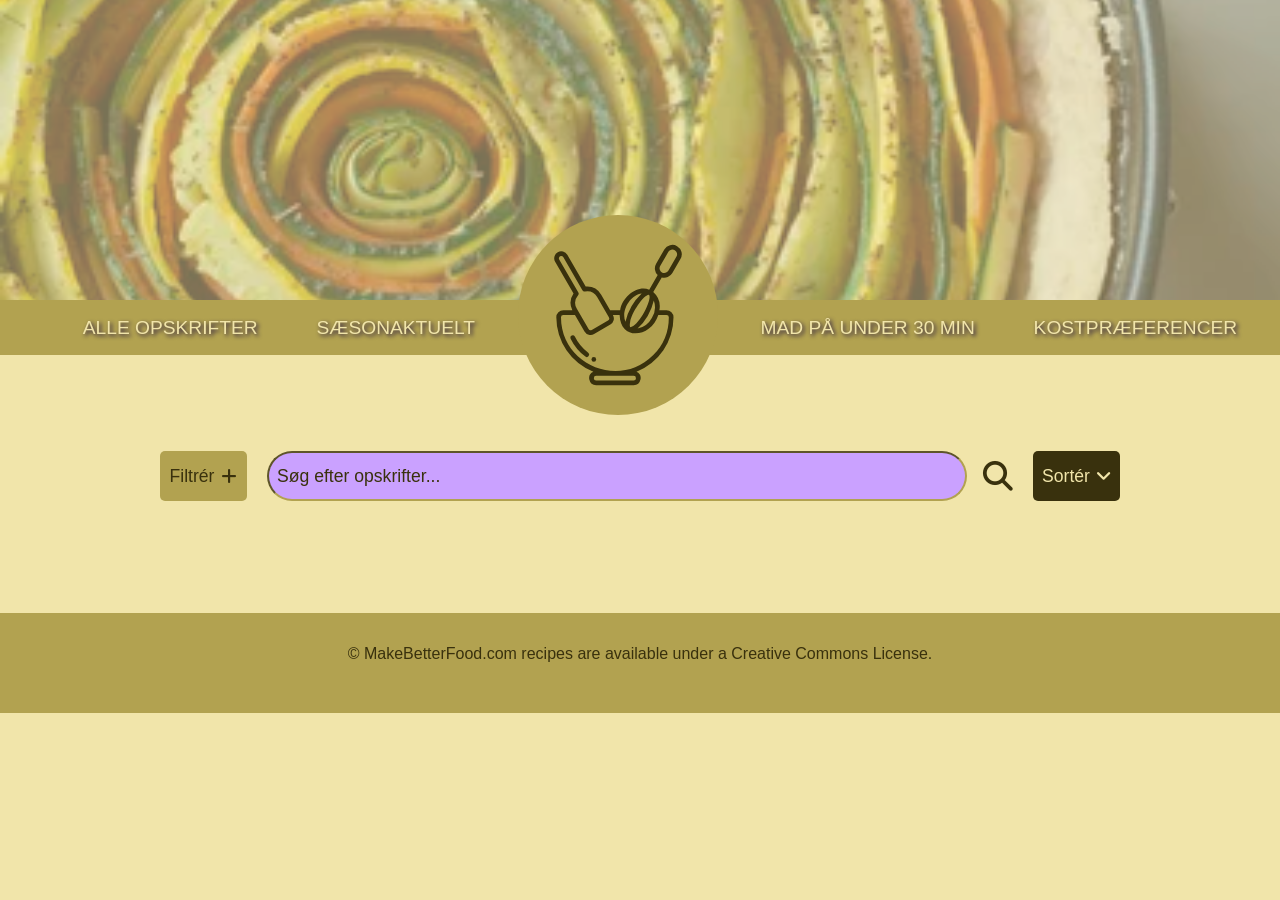
==== commit c74a011e: "gem" ====
--- a/index.html
+++ b/index.html
@@ -34,12 +34,70 @@
 		</ul>
 	</header>
 	<section class="search">
-		<button class="filtrer">Filtrér <i class="fa-solid fa-plus"></i></button>
+		<button class="filter" type="button">Filtrér <i class="fa-solid fa-plus"></i></button>
+
 		<div class="searchbar">
 			<input type="text" placeholder="Søg efter opskrifter...">
 			<i class="fa-solid fa-magnifying-glass"></i>
 		</div>
-		<button class="sorter">Sortér <i class="fa-solid fa-angle-down"></i></button>
+		<button class="sorter" type="button">Sortér <i class="fa-solid fa-angle-down"></i></button>
+	</section>
+
+	<section class="filtrer">
+
+		<form class="filtrerForm">
+
+			<div>
+
+				<select name="allergener" id="allergener" class="filterKnap">
+					<option value="vælg">Allergener</option>
+					<option value="fiskefri">Fiskefri</option>
+					<option value="glutenfri">Glutenfri</option>
+					<option value="laktosefri">Laktosefri</option>
+					<option value="nøddefri">Nøddefri</option>
+					<option value="mælkefri">Mælkefri</option>
+					<option value="skaldyrsfri">Skaldyrsfri</option>
+				</select>
+			</div>
+			<div>
+				<select name="præferencer" id="præferencer" class="filterKnap">
+					<option value="vælg">præferencer</option>
+					<option value="børnevenlig">Børnevenlig</option>
+					<option value="halal">Halal</option>
+					<option value="kosher">Kosher</option>
+					<option value="pesketar">Pesketar</option>
+					<option value="vegansk">Vegansk</option>
+					<option value="vegatarisk">Vegatarisk</option>
+				</select>
+			</div>
+			<div>
+				<select name="måltidstyper" id="måltidstyper" class="filterKnap">
+					<option value="vælg">Måltidstyper</option>
+					<option value="aftensmad">Aftensmad</option>
+					<option value="frokost">Frokost</option>
+					<option value="morgenmad">Morgenmad</option>
+					<option value="dessert">Dessert</option>
+				</select>
+			</div>
+			<div>
+				<select name="sæson" id="sæson" class="filterKnap">
+					<option value="vælg">Sæson</option>
+					<option value="forår">Forår</option>
+					<option value="sommer">Sommer</option>
+					<option value="efterår">Efterår</option>
+					<option value="vinter">Vinter</option>
+				</select>
+			</div>
+
+			<div>
+				<select name="tilberedningstid" id="tilberedningstid" class="filterKnap">
+					<option value="vælg">Tilberedningstid</option>
+					<option value="hurtig">Hurtig</option>
+					<option value="medium">Medium</option>
+					<option value="langsom">Langsom</option>
+				</select>
+			</div>
+		</form>
 	</section>
 	<section class="cards">
 		<!-- <article class="card">
--- a/assets/css/style.css
+++ b/assets/css/style.css
@@ -93,56 +93,124 @@
     justify-content: space-between;
     align-items: center;
     gap: 20px;
-    padding: 5rem 8rem 5rem 8rem;
-
-    button {
-        width: 150px;
-        height: 50px;
-        border-radius: 5px;
-        display: flex;
-        justify-content: space-around;
-        align-items: center;
-        font-size: 1.1rem;
-        font-weight: light;
-    }
-
-    .filtrer {
-        background-color: var(--beige);
-        color: var(--darkGreen);
-        border: none;
-    }
+    padding: 5rem 10rem 2rem 10rem;
+
+
 
     .sorter {
         background-color: var(--darkGreen);
         color: var(--light);
         border: none;
+        width: 150px;
+        height: 50px;
+        border-radius: 5px;
+        display: flex;
+        justify-content: space-around;
+        align-items: center;
+        font-size: 1.1rem;
+        font-weight: light;
+    }
+
+    .filter {
+        display: none;
+        background-color: var(--beige);
+        color: var(--darkGreen);
+        border: none;
+        width: 150px;
+        height: 50px;
+        border-radius: 5px;
+        display: flex;
+        justify-content: space-around;
+        align-items: center;
+        font-size: 1.1rem;
+        font-weight: light;
     }
 
     .searchbar {
+        display: flex;
+        align-items: center;
+        gap: 1rem;
+
         input {
             padding: 0.5rem;
-            width: 800px;
+            width: 700px;
             height: 50px;
             border-radius: 100px;
             border-color: var(--beige);
             font-size: 1.1rem;
-            font-weight: light;
             background-color: var(--lightPurple);
-
         }
 
         i {
             color: var(--darkGreen);
             font-size: 30px;
-        }
-    }
-
-}
+
+        }
+    }
+
+}
+
 
 input::placeholder {
     color: var(--darkGreen);
 }
 
+
+.filtrerForm {
+    display: none;
+    /* 
+    display: flex;
+    gap: 20px;
+    padding: 0rem 10rem 5rem 10rem;
+    justify-content: space-between;
+
+    option {
+        display: flex;
+        text-align: center;
+        font-size: 1.1rem;
+        font-weight: lighter;
+        padding: 0rem 1rem;
+
+    } */
+
+}
+
+.filtrerForm.active {
+    display: block;
+    display: flex;
+    gap: 20px;
+    padding: 0rem 10rem 5rem 10rem;
+    justify-content: space-between;
+
+    option {
+        display: flex;
+        text-align: center;
+        font-size: 1.1rem;
+        font-weight: lighter;
+        padding: 0rem 1rem;
+
+    }
+}
+
+.filterKnap {
+    background-color: var(--beige);
+    color: var(--darkGreen);
+    border: none;
+    height: 50px;
+    border-radius: 5px;
+    display: flex;
+    justify-content: space-around;
+    align-items: center;
+    font-size: 1.1rem;
+    font-weight: lighter;
+    padding: 0rem 2rem;
+}
+
+.filterOverskrift {
+    font-size: 1.5rem;
+    font-weight: lighter;
+    padding-left: 5rem;
+}
 
 /* cards */
 .cards {
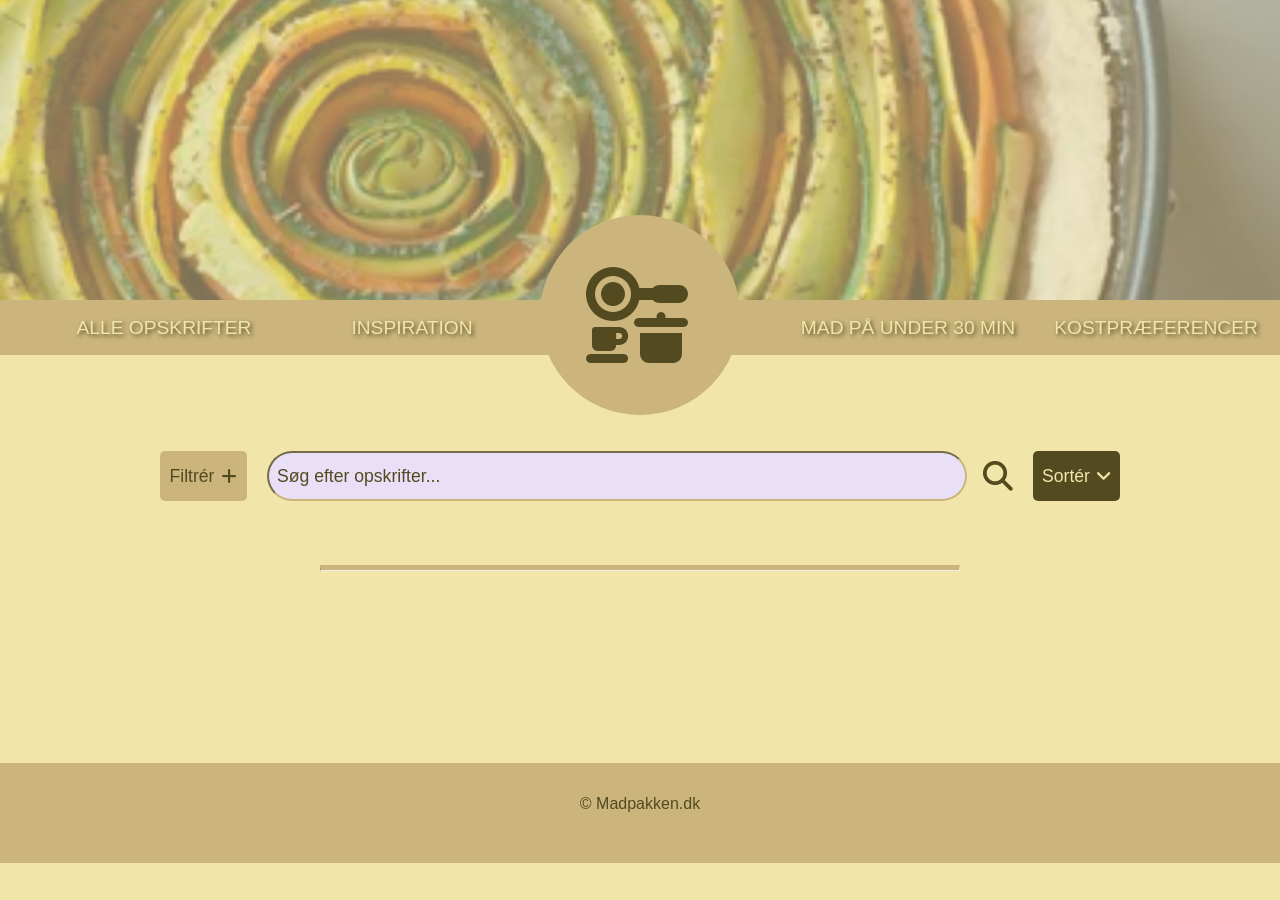
==== commit 95fb0713: "gem" ====
--- a/index.html
+++ b/index.html
@@ -4,7 +4,7 @@
 <head>
 	<meta charset="UTF-8" />
 	<meta name="viewport" content="width=device-width, initial-scale=1.0" />
-	<title>Opskrifter</title>
+	<title>Mad mor - Forside</title>
 	<link rel="stylesheet" href="./assets/css/style.css" />
 	<script src="./assets/js/app.js" defer></script>
 	<link rel="stylesheet" href="https://cdnjs.cloudflare.com/ajax/libs/font-awesome/6.5.0/css/all.min.css">
@@ -14,25 +14,18 @@
 <body>
 	<header>
 		<img src="./assets/img/spiral-vegetable-tart.webp" alt="Background picture og vegetable tart">
+		<div class="logo"><i class="fa-solid fa-kitchen-set"></i></div>
 		<ul>
-			<li><a href="./index.html">ALLE OPSKRIFTER</a></li>
-			<li><a href="">SÆSONAKTUELT</a></li>
-
-			<div class="logo"><svg class="w-8 h-8 md:w-12 md:h-12 pr-2 inline align-middle"
-					xmlns="http://www.w3.org/2000/svg" viewBox="0 0 64 64" x="0px" y="0px">
-					<path
-						d="M13.57715,41.22461a1.00018,1.00018,0,0,0-1.79883.875,21.20878,21.20878,0,0,0,6.3125,7.64941,1.00039,1.00039,0,0,0,1.20112-1.59964A19.18317,19.18317,0,0,1,13.57715,41.22461Z">
-					</path>
-					<path d="M21.67969,49.9502a1.00008,1.00008,0,0,0,0,2A1.00008,1.00008,0,0,0,21.67969,49.9502Z">
-					</path>
-					<path
-						d="M13.01416,22.87109a6.99958,6.99958,0,0,0-.49542,7.07911H8.68018a3.003,3.003,0,0,0-3,3,25.03483,25.03483,0,0,0,15.81436,23.244,3.005,3.005,0,0,0,1.18324,5.75494l15.99992,0a3.00428,3.00428,0,0,0,1.19678-5.74756A25.02038,25.02038,0,0,0,55.68018,32.9502a3.00328,3.00328,0,0,0-3-3h-3.0199a8.32251,8.32251,0,0,0-2.60907-7.735l3.60748-6.24811a4.011,4.011,0,0,0,4.53368-1.85286l3.49952-6.06248a4,4,0,0,0-6.92778-3.99993l-3.49946,6.06243a3.98242,3.98242,0,0,0,.66833,4.84118l-3.61425,6.25989c-4.99226-2.0472-11.41135,2.923-12.40967,8.73487H28.6488L24.834,23.34277a6.99867,6.99867,0,0,0-6.624-3.47168L10.36914,6.29a3,3,0,0,0-5.19577,3ZM38.67773,57.94922a1.00011,1.00011,0,0,1,0,2h-16a1.00011,1.00011,0,0,1,0-2C26.69846,57.94844,34.66551,57.94919,38.67773,57.94922Zm7.74659-24.64844a8.73688,8.73688,0,0,1-6.08509,4.4939,24.02274,24.02274,0,0,0,6.9375-12.00678A8.74,8.74,0,0,1,46.42432,33.30078ZM37.189,34.95215c.58852-3.97071,5.68758-11.44883,7.922-11.60633,1.93154,1.172-4.10393,13.48116-7.88244,13.8828C37.15381,37.18555,36.84814,36.61719,37.189,34.95215ZM49.99658,11.11426l3.5-6.0625a1.99982,1.99982,0,0,1,3.46333,2L53.46,13.11426A1.9999,1.9999,0,0,1,49.99658,11.11426Zm-7.892,11.69922A23.94344,23.94344,0,0,0,35.18579,34.828C33.13045,30.16493,37.3676,23.28921,42.10461,22.81348ZM32.69348,31.9502c.37672,11.47033,13.60324,9.44616,16.50318,0h3.48352a1.001,1.001,0,0,1,1,1,22.84775,22.84775,0,0,1-6.73633,16.26171C32.614,63.6431,7.63788,53.28942,7.6803,32.94991a.98775.98775,0,0,1,.99989-.9997l4.95683,0,4.072,7.05273a3.00179,3.00179,0,0,0,4.09864,1.09863l6.92871-4a3.00741,3.00741,0,0,0,1.0672-4.15136ZM6.80566,7.53125a1.00681,1.00681,0,0,1,1.83156-.24116l8.1743,14.15913a1.01024,1.01024,0,0,0,1.04883.4834,4.99914,4.99914,0,0,1,5.24121,2.41015l5,8.66016a1.00144,1.00144,0,0,1-.36572,1.36621l-6.92773,4a1.00366,1.00366,0,0,1-1.3667-.36621l-5-8.66016a5.00529,5.00529,0,0,1,.53271-5.74414,1.00012,1.00012,0,0,0,.106-1.14941L6.90527,8.29A.99373.99373,0,0,1,6.80566,7.53125Z">
-					</path>
-				</svg></div>
-			<li><a href="">MAD PÅ UNDER 30 MIN</a></li>
-			<li><a href="">KOSTPRÆFERENCER</a></li>
+			<li class="link"><a href="./index.html">ALLE OPSKRIFTER</a></li>
+			<li class="link"><a href="inspiration.html">INSPIRATION</a></li>
+			<li><a href=""></a></li>
+			<li class="link"><a href="">MAD PÅ UNDER 30 MIN</a></li>
+			<li class="link"><a href="">KOSTPRÆFERENCER</a></li>
 		</ul>
 	</header>
+
+
+
 	<section class="search">
 		<button class="filter" type="button">Filtrér <i class="fa-solid fa-plus"></i></button>
 
@@ -42,63 +35,67 @@
 		</div>
 		<button class="sorter" type="button">Sortér <i class="fa-solid fa-angle-down"></i></button>
 	</section>
-
 	<section class="filtrer">
-
-		<form class="filtrerForm">
+		<form class="filtrerForm" id="filtrerForm">
 
 			<div>
-
 				<select name="allergener" id="allergener" class="filterKnap">
-					<option value="vælg">Allergener</option>
-					<option value="fiskefri">Fiskefri</option>
-					<option value="glutenfri">Glutenfri</option>
-					<option value="laktosefri">Laktosefri</option>
-					<option value="nøddefri">Nøddefri</option>
-					<option value="mælkefri">Mælkefri</option>
-					<option value="skaldyrsfri">Skaldyrsfri</option>
+					<option value="">Allergener</option>
+					<option value="35">Fiskefri</option>
+					<option value="26">Glutenfri</option>
+					<option value="24">Laktosefri</option>
+					<option value="28">Nøddefri</option>
+					<option value="36">Mælkefri</option>
+					<option value="37">Skaldyrsfri</option>
 				</select>
 			</div>
+
 			<div>
 				<select name="præferencer" id="præferencer" class="filterKnap">
-					<option value="vælg">præferencer</option>
-					<option value="børnevenlig">Børnevenlig</option>
-					<option value="halal">Halal</option>
-					<option value="kosher">Kosher</option>
-					<option value="pesketar">Pesketar</option>
-					<option value="vegansk">Vegansk</option>
-					<option value="vegatarisk">Vegatarisk</option>
+					<option value="">Præferencer</option>
+					<option value="41">Børnevenlig</option>
+					<option value="38">Halal</option>
+					<option value="39">Kosher</option>
+					<option value="40">Pesketar</option>
+					<option value="25">Vegansk</option>
+					<option value="27">Vegetarisk</option>
 				</select>
 			</div>
+
 			<div>
 				<select name="måltidstyper" id="måltidstyper" class="filterKnap">
-					<option value="vælg">Måltidstyper</option>
-					<option value="aftensmad">Aftensmad</option>
-					<option value="frokost">Frokost</option>
-					<option value="morgenmad">Morgenmad</option>
-					<option value="dessert">Dessert</option>
+					<option value="">Måltidstyper</option>
+					<option value="29">Aftensmad</option>
+					<option value="30">Frokost</option>
+					<option value="31">Morgenmad</option>
+					<option value="32">Dessert</option>
 				</select>
 			</div>
+
 			<div>
 				<select name="sæson" id="sæson" class="filterKnap">
-					<option value="vælg">Sæson</option>
-					<option value="forår">Forår</option>
-					<option value="sommer">Sommer</option>
-					<option value="efterår">Efterår</option>
-					<option value="vinter">Vinter</option>
+					<option value="">Sæson</option>
+					<option value="20">Forår</option>
+					<option value="17">Sommer</option>
+					<option value="18">Efterår</option>
+					<option value="19">Vinter</option>
 				</select>
 			</div>
 
 			<div>
 				<select name="tilberedningstid" id="tilberedningstid" class="filterKnap">
-					<option value="vælg">Tilberedningstid</option>
-					<option value="hurtig">Hurtig</option>
-					<option value="medium">Medium</option>
-					<option value="langsom">Langsom</option>
+					<option value="">Tilberedningstid</option>
+					<option value="21">Hurtig</option>
+					<option value="22">Medium</option>
+					<option value="23">Langsom</option>
 				</select>
 			</div>
+
+			<button type="button" class="nulstilKnap">Nulstil</button>
+
 		</form>
 	</section>
+	<hr>
 	<section class="cards">
 		<!-- <article class="card">
 			<a href="./opskrift.html">
@@ -115,7 +112,7 @@
 		</article> -->
 	</section>
 	<footer>
-		<p> © MakeBetterFood.com recipes are available under a Creative Commons License. </p>
+		<p> © Madpakken.dk </p>
 	</footer>
 </body>
 
--- a/assets/css/style.css
+++ b/assets/css/style.css
@@ -5,11 +5,10 @@
 
     /* VARIABLER */
     /* farver */
-    --beige: #B2A250;
+    --beige: #cbb57d;
     --light: #F1E5AA;
-    --lightPurple: #caa1ff;
-    --darkBlue: #211240;
-    --darkGreen: #39310D;
+    --lightPurple: #e9dff7;
+    --darkGreen: #534a1f;
 
 }
 
@@ -20,6 +19,9 @@
 
 /* header */
 header {
+    position: relative;
+
+
     img {
         width: 100%;
         height: 300px;
@@ -31,61 +33,66 @@
 
     ul {
         display: flex;
-        justify-content: space-evenly;
-        align-items: center;
-        height: 100%;
         list-style: none;
-        align-items: flex-end;
+        align-items: stretch;
         background-color: var(--beige);
         height: 55px;
         margin-top: -4px;
 
-
         li {
+            flex: 1;
+            /* fylder lige meget */
+            display: flex;
+            align-items: center;
+            justify-content: space-between;
             font-size: 1.2rem;
             font-weight: lighter;
-            padding: 1rem;
 
             a {
                 text-decoration: none;
                 color: var(--light);
-                text-shadow: 2px 2px 4px var(--darkBlue);
+                text-shadow: 2px 2px 4px var(--darkGreen);
+                width: 100%;
+                height: 100%;
+                display: flex;
+                align-items: center;
+                justify-content: center;
             }
-
-        }
-
-        .logo {
-            background-color: var(--beige);
-            width: 200px;
-            height: 200px;
-            border-radius: 100%;
-            display: flex;
-            justify-content: center;
-            align-items: center;
-            margin-bottom: -60px;
-            z-index: 1;
-
-
-            svg {
-                width: 150px;
-                height: 150px;
-                fill: var(--darkGreen);
-            }
-
-        }
-
-
-    }
-
-    li:hover {
+        }
+    }
+
+    .link:hover {
         background-color: var(--light);
-        padding: 1rem;
 
         a {
             color: var(--darkGreen);
             text-shadow: none;
         }
     }
+
+    .logo {
+        background-color: var(--beige);
+        width: 200px;
+        height: 200px;
+        border-radius: 100%;
+        display: flex;
+        justify-content: center;
+        align-items: center;
+        position: absolute;
+        left: 50%;
+        transform: translateX(-50%);
+        bottom: -60px;
+        /* juster efter behov */
+        z-index: 1;
+
+        i {
+            color: var(--darkGreen);
+            font-size: 6rem;
+        }
+
+
+    }
+
 }
 
 .search {
@@ -155,6 +162,29 @@
     color: var(--darkGreen);
 }
 
+/* FILTER */
+.filter {
+    display: none;
+    background-color: var(--beige);
+    color: var(--darkGreen);
+    border: none;
+    width: 150px;
+    height: 50px;
+    border-radius: 5px;
+    display: flex;
+    justify-content: space-around;
+    align-items: center;
+    font-size: 1.1rem;
+    font-weight: light;
+}
+
+.filterValg {
+    display: flex;
+    align-items: center;
+    justify-content: space-between;
+    margin-top: 12px;
+}
+
 
 .filtrerForm {
     display: none;
@@ -178,7 +208,9 @@
 .filtrerForm.active {
     display: block;
     display: flex;
+    flex-wrap: wrap;
     gap: 20px;
+    align-items: center;
     padding: 0rem 10rem 5rem 10rem;
     justify-content: space-between;
 
@@ -206,22 +238,45 @@
     padding: 0rem 2rem;
 }
 
-.filterOverskrift {
-    font-size: 1.5rem;
-    font-weight: lighter;
-    padding-left: 5rem;
-}
+/* Aktiv tilstand — når en værdi er valgt */
+.filterKnap.hasValue {
+    border-color: #7F77DD;
+    background-color: #EEEDFE;
+    color: #3C3489;
+}
+
+.nulstilKnap {
+    color: var(--darkGreen);
+    background: none;
+    border: none;
+    cursor: pointer;
+
+}
+
+.nulstilKnap:hover {
+    text-decoration: underline;
+}
+
+.filter:hover {
+    background-color: var(--darkGreen);
+    color: var(--light);
+}
+
 
 /* cards */
-.cards {
+.cards,
+.greensCards,
+.ulveCards {
     display: flex;
     flex-wrap: wrap;
     gap: 70px;
-    padding: 0 10rem 0 10rem;
+    padding: 5rem 10rem 0 10rem;
     justify-content: center;
 }
 
-.card {
+.card,
+.greensCard,
+.ulveCard {
     width: 350px;
     height: 550px;
     border-radius: 10px;
@@ -277,6 +332,29 @@
 
 
 /* OPSKRIFT */
+.breadcrumb {
+    color: var(--darkGreen);
+    padding: 1rem 5rem 1rem 5rem;
+    display: flex;
+    gap: 1rem;
+
+    a {
+        text-decoration: none;
+        color: var(--darkGreen);
+    }
+
+    p {
+        margin: 0;
+    }
+
+    a:hover,
+    p:hover {
+        text-decoration: underline;
+    }
+
+}
+
+
 .opskriftIntro {
     padding: 5rem 8rem 5rem 8rem;
     display: flex;
@@ -308,6 +386,7 @@
         width: 600px;
         height: 400px;
         object-fit: cover;
+        border-radius: 10px;
     }
 
     .kategorier {
@@ -326,12 +405,20 @@
             height: 30px;
             box-shadow: #211240 0px 1px 3px, #211240 0px 1px 2px;
         }
+
+        .kategori:hover {
+            background-color: var(--darkGreen);
+            color: var(--light);
+        }
     }
 }
 
 .description {
-    padding: 0 20rem 2rem 20rem;
+    display: flex;
+    justify-content: center;
     color: var(--darkGreen);
+    padding: 0rem 10rem 2rem 10rem;
+
 }
 
 hr {
@@ -348,6 +435,7 @@
 
 .fremgangsmaade {
     display: flex;
+
     padding: 1rem 8rem 5rem 8rem;
     gap: 5rem;
 
@@ -355,7 +443,7 @@
         background-color: var(--beige);
         color: var(--darkGreen);
         padding: 1rem 2rem;
-        width: 500px;
+        flex: 1;
 
         li {
             list-style: none;
@@ -366,9 +454,231 @@
     .fremgang {
         color: var(--darkGreen);
         padding: 2rem;
+        flex: 2;
 
         li {
             margin-bottom: 1.5rem;
         }
     }
+}
+
+.rating {
+    display: flex;
+    flex-direction: column;
+    align-items: center;
+    gap: 1rem;
+    padding: 2rem;
+
+    input {
+        width: 600px;
+        height: 200px;
+        border-radius: 10px;
+        border-color: var(--beige);
+        font-size: 1.1rem;
+        background-color: var(--lightPurple);
+        padding: 1rem;
+    }
+
+
+    button {
+        background-color: var(--darkGreen);
+        color: var(--light);
+        border: none;
+        width: 150px;
+        height: 50px;
+        border-radius: 5px;
+        display: flex;
+        justify-content: space-around;
+        align-items: center;
+        font-size: 1.1rem;
+        font-weight: light;
+
+    }
+
+    .stars {
+        display: flex;
+        align-items: center;
+        gap: 1rem;
+
+        i {
+            font-size: 2rem;
+            color: var(--beige);
+            cursor: pointer;
+        }
+    }
+
+    .stars i:hover {
+        color: var(--darkGreen);
+    }
+
+    button:hover {
+        box-shadow: var(--darkGreen) 0px 4px 8px, var(--darkGreen) 0px 6px 20px;
+    }
+}
+
+/* andre opskrifter */
+
+.relaterede {
+    padding-left: 10rem;
+    font-size: 1.5rem;
+    font-weight: lighter;
+    color: var(--darkGreen);
+}
+
+.andreOpskrifter {
+    display: flex;
+    flex-wrap: wrap;
+    gap: 3rem;
+    padding: 1rem 10rem 0 10rem;
+    justify-content: space-between;
+
+    .andreCard {
+        width: 250px;
+        height: auto;
+        border-radius: 10px;
+        overflow: hidden;
+        display: flex;
+        flex-direction: column;
+
+        h3 {
+            flex: 1;
+        }
+
+        a {
+            text-decoration: none;
+        }
+
+        img {
+            width: 100%;
+            height: 200px;
+            object-fit: cover;
+        }
+
+        .text {
+            padding: 1rem;
+            background-color: var(--darkGreen);
+            color: var(--light);
+            height: 200px;
+
+            h2,
+            p {
+                font-weight: lighter;
+            }
+
+        }
+    }
+
+}
+
+.andreCard:hover {
+    box-shadow: var(--darkGreen) 0px 4px 8px, var(--darkGreen) 0px 6px 20px;
+}
+
+
+
+
+
+
+/* INSPIRATION */
+
+.overskrift {
+    text-align: center;
+
+    h1 {
+        font-size: 4rem;
+        font-weight: lighter;
+        padding: 5rem 0 0 0;
+        margin: 0;
+    }
+
+
+    p {
+        font-size: 1.5rem;
+        font-weight: lighter;
+    }
+
+}
+
+.inspiration {
+    display: flex;
+    flex-wrap: wrap;
+    margin: 5rem 10rem 0 10rem;
+    gap: 5rem;
+
+
+
+    a {
+        text-decoration: none;
+        background-color: var(--beige);
+        color: var(--darkGreen);
+        border: none;
+        height: 50px;
+        border-radius: 5px;
+        display: flex;
+        justify-content: space-around;
+        align-items: center;
+        font-size: 1.1rem;
+        font-weight: lighter;
+        padding: 0rem 2rem;
+    }
+
+    a:hover {
+        background-color: var(--lightPurple);
+        color: var(--darkGreen);
+
+    }
+
+    .inspiCard {
+        background-color: var(--darkGreen);
+        width: 100%;
+        display: flex;
+        justify-content: space-between;
+        gap: 1rem;
+        border-radius: 10px;
+
+        img {
+            width: 500px;
+            height: auto;
+            object-fit: cover;
+        }
+
+
+        .inspiText {
+            padding: 5rem 2rem;
+
+            p {
+                font-size: 1.2rem;
+                font-weight: lighter;
+                color: var(--light);
+            }
+
+            h2 {
+                font-size: 2rem;
+                font-weight: lighter;
+                color: var(--light);
+            }
+        }
+    }
+
+
+}
+
+
+.introTilSamling {
+    display: flex;
+    flex-direction: column;
+    align-items: center;
+    padding: 5rem 25rem 0 25rem;
+
+    h1 {
+        font-size: 70px;
+        color: var(--darkGreen);
+        margin: 0;
+
+    }
+
+    p {
+        color: var(--darkGreen);
+
+    }
 }
